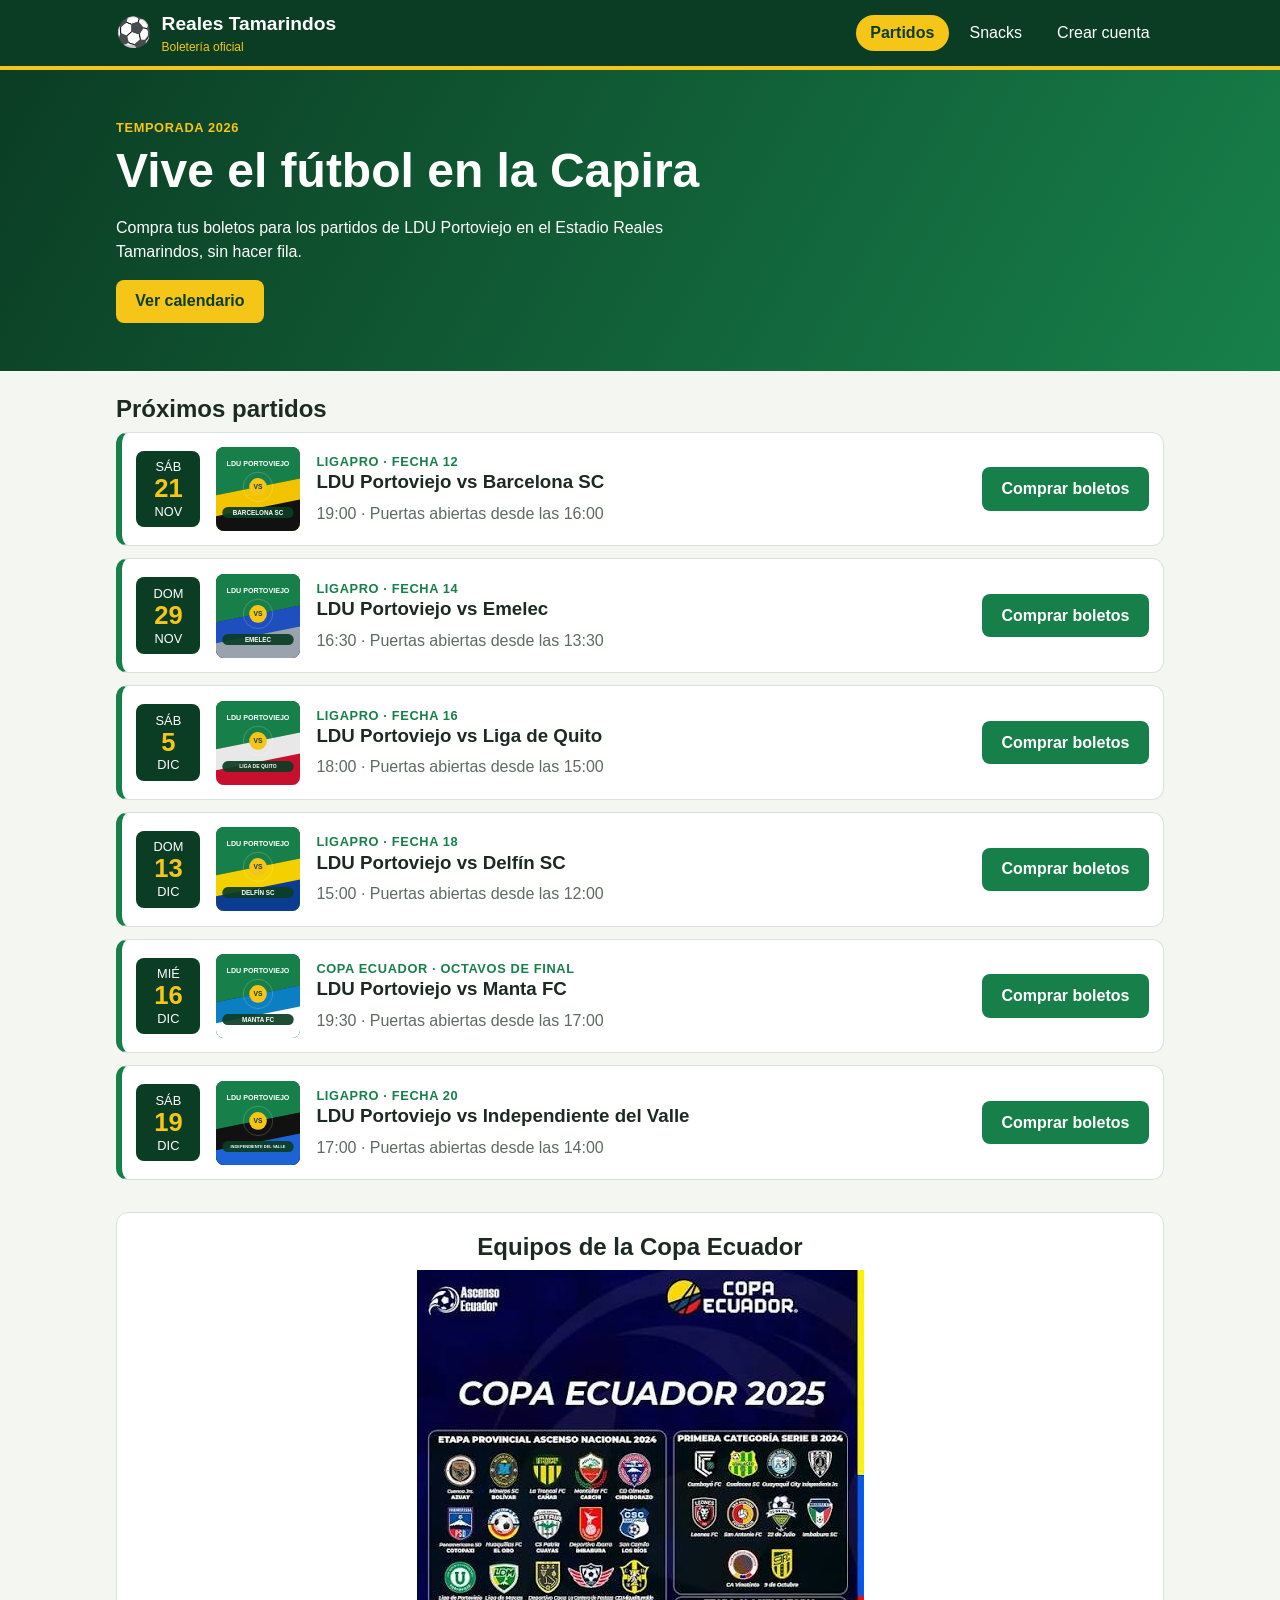
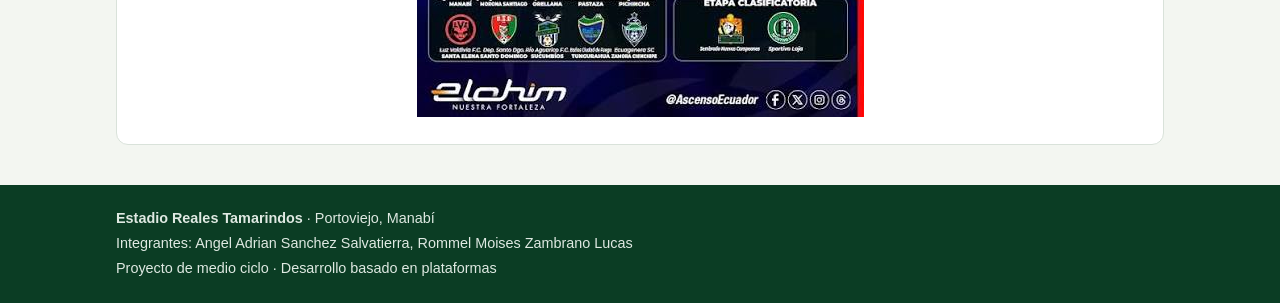
==== index.html @ c6321b5e "Add files via upload" ====
<!DOCTYPE html>
<html lang="es">
<head>
  <meta charset="UTF-8">
  <meta name="viewport" content="width=device-width, initial-scale=1.0">
  <title>Partidos | Estadio Reales Tamarindos</title>
  <link rel="stylesheet" href="css/estadio.css">
</head>
<body>
  <header class="barra">
    <div class="contenedor barra-contenido">
      <a class="marca" href="index.html">
        <span class="marca-balon" aria-hidden="true">⚽</span>
        <span>Reales Tamarindos <small>Boletería oficial</small></span>
      </a>
      <nav class="menu" aria-label="Navegación principal">
        <a href="index.html" class="activo" aria-current="page">Partidos</a>
        <a href="snacks.html">Snacks</a>
        <a href="registro.html">Crear cuenta</a>
      </nav>
    </div>
  </header>

  <section class="portada">
    <div class="contenedor">
      <p class="etiqueta etiqueta-clara">Temporada 2026</p>
      <h1>Vive el fútbol en la Capira</h1>
      <p>Compra tus boletos para los partidos de LDU Portoviejo en el Estadio Reales Tamarindos, sin hacer fila.</p>
      <a class="boton boton-amarillo" href="#calendario">Ver calendario</a>
    </div>
  </section>

  <main class="contenedor">
    <section id="calendario">
      <h2>Próximos partidos</h2>
      <div class="lista-partidos">
        <article class="partido">
          <div class="partido-fecha">
            <span>SÁB</span>
            <strong>21</strong>
            <span>NOV</span>
          </div>
          <img src="img/afiche1.svg" width="120" height="120" alt="Afiche de LDU Portoviejo contra Barcelona SC">
          <div class="partido-info">
            <p class="etiqueta">LigaPro · Fecha 12</p>
            <h3>LDU Portoviejo vs Barcelona SC</h3>
            <p>19:00 · Puertas abiertas desde las 16:00</p>
          </div>
          <a class="boton" href="boletos1.html">Comprar boletos</a>
        </article>
        <article class="partido">
          <div class="partido-fecha">
            <span>DOM</span>
            <strong>29</strong>
            <span>NOV</span>
          </div>
          <img src="img/afiche2.svg" width="120" height="120" alt="Afiche de LDU Portoviejo contra Emelec">
          <div class="partido-info">
            <p class="etiqueta">LigaPro · Fecha 14</p>
            <h3>LDU Portoviejo vs Emelec</h3>
            <p>16:30 · Puertas abiertas desde las 13:30</p>
          </div>
          <a class="boton" href="boletos2.html">Comprar boletos</a>
        </article>
        <article class="partido">
          <div class="partido-fecha">
            <span>SÁB</span>
            <strong>5</strong>
            <span>DIC</span>
          </div>
          <img src="img/afiche3.svg" width="120" height="120" alt="Afiche de LDU Portoviejo contra Liga de Quito">
          <div class="partido-info">
            <p class="etiqueta">LigaPro · Fecha 16</p>
            <h3>LDU Portoviejo vs Liga de Quito</h3>
            <p>18:00 · Puertas abiertas desde las 15:00</p>
          </div>
          <a class="boton" href="boletos3.html">Comprar boletos</a>
        </article>
        <article class="partido">
          <div class="partido-fecha">
            <span>DOM</span>
            <strong>13</strong>
            <span>DIC</span>
          </div>
          <img src="img/afiche4.svg" width="120" height="120" alt="Afiche de LDU Portoviejo contra Delfín SC">
          <div class="partido-info">
            <p class="etiqueta">LigaPro · Fecha 18</p>
            <h3>LDU Portoviejo vs Delfín SC</h3>
            <p>15:00 · Puertas abiertas desde las 12:00</p>
          </div>
          <a class="boton" href="boletos4.html">Comprar boletos</a>
        </article>
        <article class="partido">
          <div class="partido-fecha">
            <span>MIÉ</span>
            <strong>16</strong>
            <span>DIC</span>
          </div>
          <img src="img/afiche5.svg" width="120" height="120" alt="Afiche de LDU Portoviejo contra Manta FC">
          <div class="partido-info">
            <p class="etiqueta">Copa Ecuador · Octavos de final</p>
            <h3>LDU Portoviejo vs Manta FC</h3>
            <p>19:30 · Puertas abiertas desde las 17:00</p>
          </div>
          <a class="boton" href="boletos5.html">Comprar boletos</a>
        </article>
        <article class="partido">
          <div class="partido-fecha">
            <span>SÁB</span>
            <strong>19</strong>
            <span>DIC</span>
          </div>
          <img src="img/afiche6.svg" width="120" height="120" alt="Afiche de LDU Portoviejo contra Independiente del Valle">
          <div class="partido-info">
            <p class="etiqueta">LigaPro · Fecha 20</p>
            <h3>LDU Portoviejo vs Independiente del Valle</h3>
            <p>17:00 · Puertas abiertas desde las 14:00</p>
          </div>
          <a class="boton" href="boletos6.html">Comprar boletos</a>
        </article>
      </div>
    </section>

    <section class="panel equipos">
      <h2>Equipos de la Copa Ecuador</h2>
      <img src="img/copa-ecuador.png" width="447" height="447" alt="Equipos participantes de la Copa Ecuador 2025">
    </section>
  </main>

  <footer class="pie">
    <div class="contenedor">
      <p><strong>Estadio Reales Tamarindos</strong> · Portoviejo, Manabí</p>
      <p>Integrantes: Angel Adrian Sanchez Salvatierra, Rommel Moises Zambrano Lucas</p>
      <p>Proyecto de medio ciclo · Desarrollo basado en plataformas</p>
    </div>
  </footer>
</body>
</html>
---- css/estadio.css ----
/* Boletería Estadio Reales Tamarindos */

:root {
  --verde-oscuro: #0b3d24;
  --verde: #17804a;
  --amarillo: #f5c518;
  --fondo: #f3f6f1;
  --texto: #1c2a22;
  --gris: #5d6b63;
  --borde: #d9e2da;
  --rojo: #b3261e;
}

* {
  box-sizing: border-box;
}

body {
  margin: 0;
  font-family: "Segoe UI", Arial, Helvetica, sans-serif;
  line-height: 1.5;
  color: var(--texto);
  background-color: var(--fondo);
}

img {
  max-width: 100%;
  height: auto;
}

h1,
h2,
h3 {
  line-height: 1.2;
  margin: 0 0 0.5rem 0;
}

.contenedor {
  width: 100%;
  max-width: 1080px;
  margin: 0 auto;
  padding: 0 1rem;
}

main.contenedor {
  padding-top: 1.5rem;
  padding-bottom: 2.5rem;
}

.contenedor-angosto {
  max-width: 720px;
}

.oculto {
  position: absolute;
  left: -9999px;
}

/* ---------- Barra superior ---------- */

.barra {
  position: sticky;
  top: 0;
  z-index: 10;
  background-color: var(--verde-oscuro);
  border-bottom: 4px solid var(--amarillo);
}

.barra-contenido {
  display: flex;
  flex-wrap: wrap;
  align-items: center;
  justify-content: space-between;
  gap: 0.5rem 1rem;
  padding-top: 0.6rem;
  padding-bottom: 0.6rem;
}

.marca {
  display: flex;
  align-items: center;
  gap: 0.6rem;
  color: #ffffff;
  font-size: 1.2rem;
  font-weight: bold;
  text-decoration: none;
}

.marca small {
  display: block;
  font-size: 0.75rem;
  font-weight: normal;
  color: var(--amarillo);
}

.marca-balon {
  font-size: 1.8rem;
}

.menu {
  display: flex;
  flex-wrap: wrap;
  gap: 0.4rem;
}

.menu a {
  color: #ffffff;
  text-decoration: none;
  padding: 0.4rem 0.9rem;
  border-radius: 999px;
}

.menu a:hover,
.menu a:focus {
  background-color: var(--verde);
}

.menu a.activo {
  background-color: var(--amarillo);
  color: var(--verde-oscuro);
  font-weight: bold;
}

/* ---------- Portada ---------- */

.portada {
  background: linear-gradient(120deg, var(--verde-oscuro), var(--verde));
  color: #ffffff;
  padding: 3rem 0;
}

.portada h1 {
  font-size: 2.4rem;
}

.portada p {
  max-width: 560px;
}

/* ---------- Elementos comunes ---------- */

.etiqueta {
  margin: 0 0 0.3rem 0;
  font-size: 0.8rem;
  font-weight: bold;
  letter-spacing: 0.05em;
  text-transform: uppercase;
  color: var(--verde);
}

.etiqueta-clara {
  color: var(--amarillo);
}

.boton {
  display: inline-block;
  padding: 0.6rem 1.2rem;
  border: 0;
  border-radius: 8px;
  background-color: var(--verde);
  color: #ffffff;
  font-family: inherit;
  font-size: 1rem;
  font-weight: bold;
  text-align: center;
  text-decoration: none;
  cursor: pointer;
}

.boton:hover,
.boton:focus {
  background-color: var(--verde-oscuro);
}

.boton-amarillo {
  background-color: var(--amarillo);
  color: var(--verde-oscuro);
}

.boton-amarillo:hover,
.boton-amarillo:focus {
  background-color: #ffffff;
}

.boton-claro {
  background-color: #ffffff;
  color: var(--verde-oscuro);
  border: 1px solid var(--borde);
}

.boton-claro:hover,
.boton-claro:focus {
  background-color: var(--fondo);
}

.boton-ancho {
  width: 100%;
}

.panel {
  background-color: #ffffff;
  border: 1px solid var(--borde);
  border-radius: 12px;
  padding: 1.25rem;
}

.aviso {
  color: var(--gris);
  min-height: 1.5em;
}

.aviso-bien {
  color: var(--verde);
  font-weight: bold;
}

.aviso-mal {
  color: var(--rojo);
  font-weight: bold;
}

.total {
  font-size: 1.2rem;
  font-weight: bold;
  border-top: 1px dashed var(--borde);
  padding-top: 0.75rem;
}

.total output {
  color: var(--verde);
}

.dos-columnas {
  display: grid;
  gap: 1.25rem;
  align-items: start;
}

/* ---------- Lista de partidos ---------- */

.lista-partidos {
  display: grid;
  gap: 0.75rem;
}

.partido {
  display: grid;
  grid-template-columns: auto 1fr;
  gap: 0.75rem 1rem;
  align-items: center;
  background-color: #ffffff;
  border: 1px solid var(--borde);
  border-left: 6px solid var(--verde);
  border-radius: 12px;
  padding: 0.9rem;
}

.partido > img {
  display: none;
  border-radius: 8px;
}

.partido-fecha {
  display: flex;
  flex-direction: column;
  align-items: center;
  min-width: 64px;
  padding: 0.4rem;
  border-radius: 8px;
  background-color: var(--verde-oscuro);
  color: #ffffff;
  font-size: 0.8rem;
}

.partido-fecha strong {
  font-size: 1.6rem;
  line-height: 1;
  color: var(--amarillo);
}

.partido-info p {
  margin: 0;
  color: var(--gris);
}

.partido-info .etiqueta {
  color: var(--verde);
}

.partido .boton {
  grid-column: 1 / -1;
}

.equipos {
  margin-top: 2rem;
  text-align: center;
}

/* ---------- Página de boletos ---------- */

.volver {
  color: var(--verde);
  font-weight: bold;
  text-decoration: none;
}

.ficha {
  display: grid;
  gap: 1.25rem;
  margin-bottom: 1.25rem;
}

.ficha img {
  border-radius: 12px;
}

.datos {
  list-style: none;
  display: grid;
  grid-template-columns: repeat(2, 1fr);
  gap: 0.5rem;
  padding: 0;
}

.datos li {
  background-color: #ffffff;
  border: 1px solid var(--borde);
  border-radius: 8px;
  padding: 0.5rem 0.75rem;
}

.datos span {
  display: block;
  font-size: 0.75rem;
  text-transform: uppercase;
  color: var(--gris);
}

.chips {
  display: flex;
  flex-wrap: wrap;
  gap: 0.4rem;
}

.chip {
  padding: 0.35rem 0.8rem;
  border: 1px solid var(--verde);
  border-radius: 999px;
  background-color: #ffffff;
  color: var(--verde-oscuro);
  font-family: inherit;
  font-size: 0.9rem;
  cursor: pointer;
}

.chip-activo {
  background-color: var(--verde);
  color: #ffffff;
}

.tabla-caja {
  overflow-x: auto;
}

table {
  width: 100%;
  border-collapse: collapse;
}

th,
td {
  padding: 0.6rem;
  text-align: left;
  border-bottom: 1px solid var(--borde);
}

thead th {
  background-color: var(--verde-oscuro);
  color: #ffffff;
}

tbody tr:nth-child(even) {
  background-color: var(--fondo);
}

/* ---------- Formularios ---------- */

.campo {
  margin-bottom: 0.9rem;
}

label {
  display: block;
  font-weight: bold;
  margin-bottom: 0.2rem;
}

input,
select {
  width: 100%;
  padding: 0.5rem 0.6rem;
  border: 1px solid #9fb0a5;
  border-radius: 8px;
  font-family: inherit;
  font-size: 1rem;
  background-color: #ffffff;
}

input:focus,
select:focus,
.chip:focus,
.boton:focus {
  outline: 3px solid var(--amarillo);
  outline-offset: 1px;
}

.formulario input,
.formulario select {
  margin-bottom: 0.9rem;
}

.formulario input[type="checkbox"] {
  width: auto;
  margin-bottom: 0;
}

.en-linea {
  display: inline;
  font-weight: normal;
}

.con-fallo {
  border: 2px solid var(--rojo);
}

/* ---------- Snacks ---------- */

.snacks {
  display: grid;
  grid-template-columns: repeat(2, 1fr);
  gap: 1rem;
}

.snack {
  display: flex;
  flex-direction: column;
  background-color: #ffffff;
  border: 1px solid var(--borde);
  border-radius: 12px;
  overflow: hidden;
}

.snack img {
  width: 100%;
  aspect-ratio: 4 / 3;
  object-fit: contain;
  background-color: #ffffff;
  border-bottom: 1px solid var(--borde);
}

.snack-cuerpo {
  display: flex;
  flex-direction: column;
  flex: 1;
  padding: 0.9rem;
}

.snack-cuerpo p {
  margin: 0 0 0.75rem 0;
  color: var(--gris);
  flex: 1;
}

.snack-cuerpo select {
  margin-bottom: 0.6rem;
}

.precio {
  align-self: flex-start;
  margin-bottom: 0.4rem;
  padding: 0.1rem 0.6rem;
  border-radius: 999px;
  background-color: var(--amarillo);
  color: var(--verde-oscuro);
  font-weight: bold;
}

#pedido-lista {
  list-style: none;
  padding: 0;
  margin: 0;
}

#pedido-lista li {
  display: flex;
  justify-content: space-between;
  align-items: center;
  gap: 0.5rem;
  padding: 0.4rem 0;
  border-bottom: 1px solid var(--borde);
}

.quitar {
  border: 0;
  background: none;
  color: var(--rojo);
  font-family: inherit;
  font-size: 0.9rem;
  text-decoration: underline;
  cursor: pointer;
}

/* ---------- Pie ---------- */

.pie {
  background-color: var(--verde-oscuro);
  color: #dfe9e2;
  padding: 1.25rem 0;
  font-size: 0.9rem;
}

.pie p {
  margin: 0.2rem 0;
}

/* ---------- Pantallas medianas y grandes ---------- */

@media (min-width: 640px) {
  .partido {
    grid-template-columns: auto auto 1fr auto;
  }

  .partido > img {
    display: block;
    width: 84px;
  }

  .partido .boton {
    grid-column: auto;
  }

  .ficha {
    grid-template-columns: 260px 1fr;
  }
}

@media (min-width: 900px) {
  .dos-columnas {
    grid-template-columns: 1fr 320px;
  }

  .compra,
  .pedido {
    position: sticky;
    top: 5.5rem;
  }

  .portada h1 {
    font-size: 3rem;
  }
}
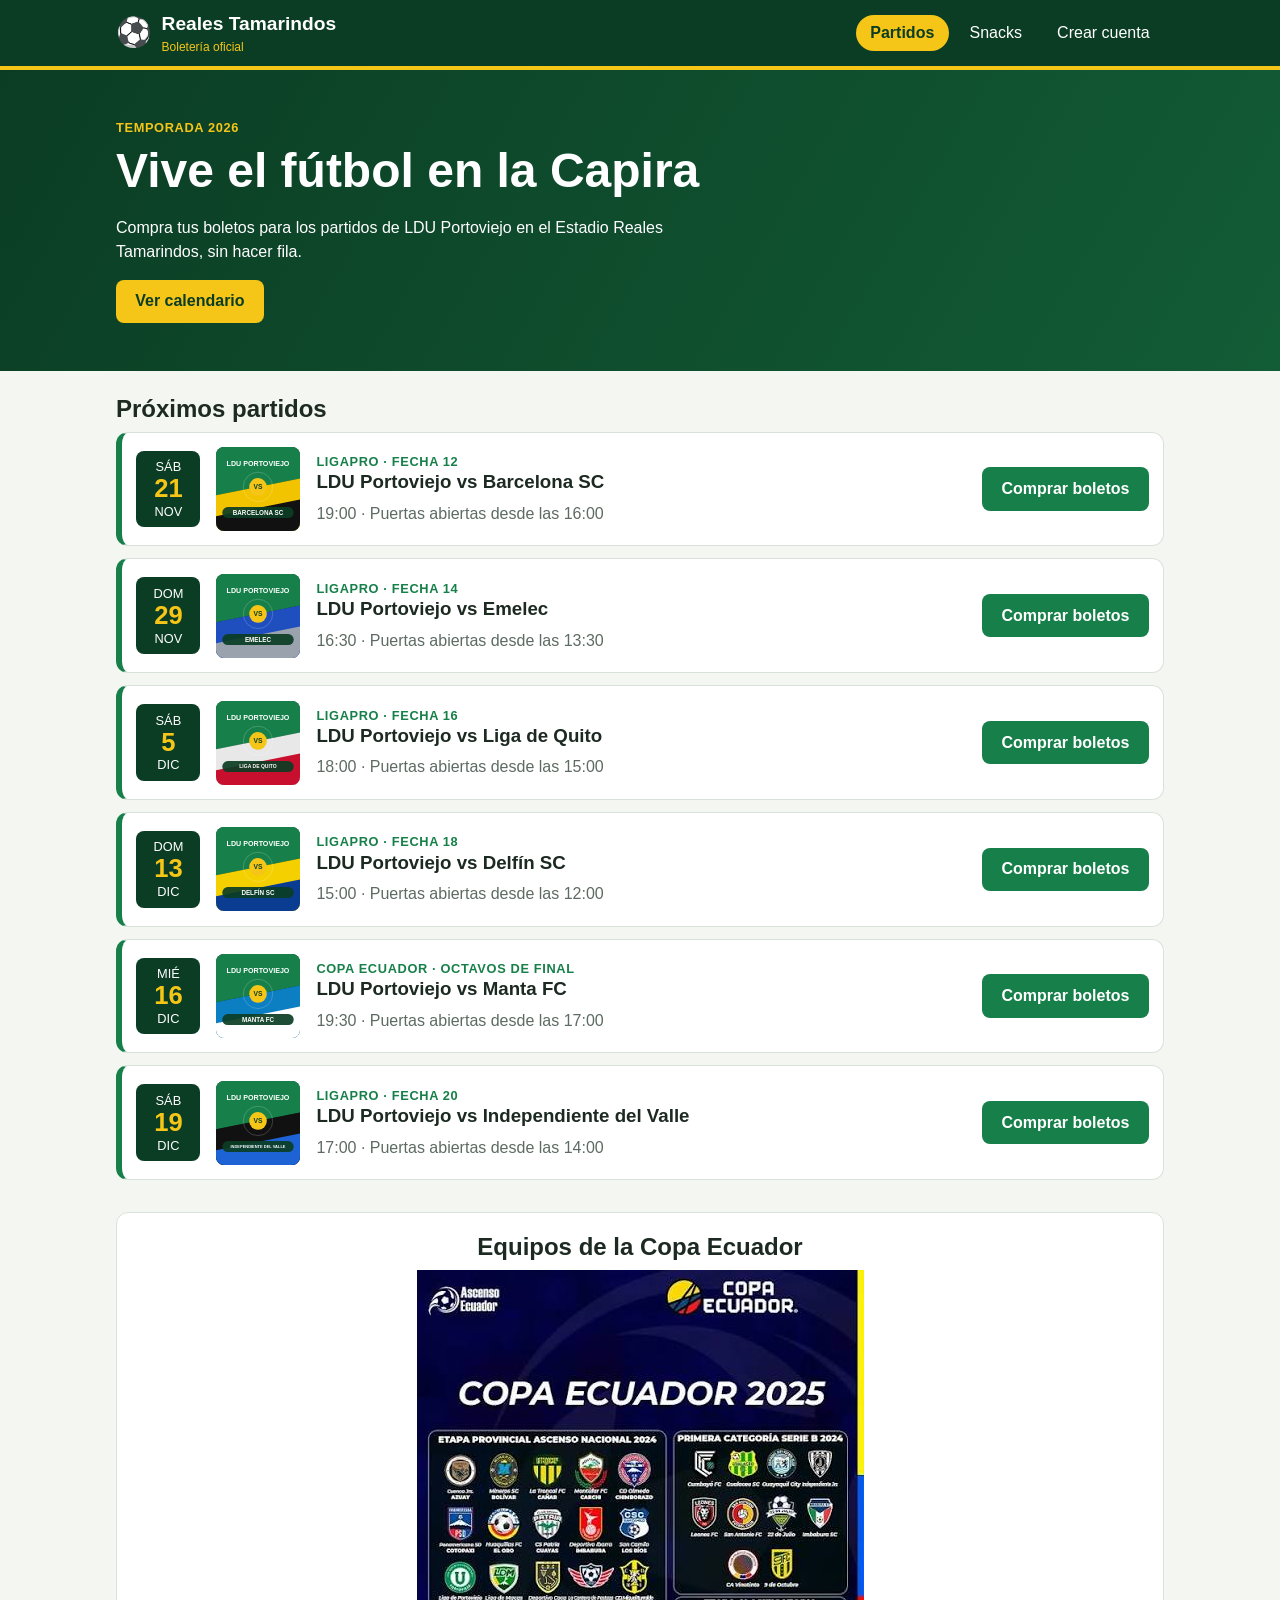
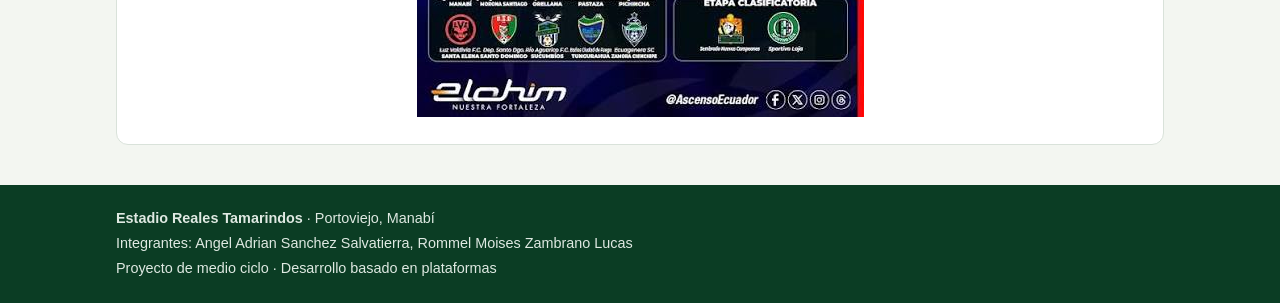
==== commit 3757469c: "Add files via upload" ====
--- a/index.html
+++ b/index.html
@@ -7,6 +7,8 @@
   <link rel="stylesheet" href="css/estadio.css">
 </head>
 <body>
+  <a class="saltar" href="#contenido">Saltar al contenido</a>
+
   <header class="barra">
     <div class="contenedor barra-contenido">
       <a class="marca" href="index.html">
@@ -21,16 +23,17 @@
     </div>
   </header>
 
-  <section class="portada">
-    <div class="contenedor">
+  <main id="contenido">
+    <section class="portada">
+      <div class="contenedor">
       <p class="etiqueta etiqueta-clara">Temporada 2026</p>
       <h1>Vive el fútbol en la Capira</h1>
       <p>Compra tus boletos para los partidos de LDU Portoviejo en el Estadio Reales Tamarindos, sin hacer fila.</p>
       <a class="boton boton-amarillo" href="#calendario">Ver calendario</a>
-    </div>
-  </section>
+      </div>
+    </section>
 
-  <main class="contenedor">
+    <div class="contenedor cuerpo">
     <section id="calendario">
       <h2>Próximos partidos</h2>
       <div class="lista-partidos">
@@ -125,6 +128,7 @@
       <h2>Equipos de la Copa Ecuador</h2>
       <img src="img/copa-ecuador.png" width="447" height="447" alt="Equipos participantes de la Copa Ecuador 2025">
     </section>
+    </div>
   </main>
 
   <footer class="pie">
--- a/css/estadio.css
+++ b/css/estadio.css
@@ -35,6 +35,24 @@
   margin: 0 0 0.5rem 0;
 }
 
+h1 {
+  font-size: 2rem;
+}
+
+h2 {
+  font-size: 1.5rem;
+}
+
+h3,
+.snack h2 {
+  font-size: 1.17rem;
+}
+
+main[id],
+section[id] {
+  scroll-margin-top: 5.5rem;
+}
+
 .contenedor {
   width: 100%;
   max-width: 1080px;
@@ -42,7 +60,8 @@
   padding: 0 1rem;
 }
 
-main.contenedor {
+main.contenedor,
+.cuerpo {
   padding-top: 1.5rem;
   padding-bottom: 2.5rem;
 }
@@ -54,6 +73,22 @@
 .oculto {
   position: absolute;
   left: -9999px;
+}
+
+/* Enlace para saltar el menú: solo se ve al recibir el foco del teclado */
+.saltar {
+  position: absolute;
+  left: -9999px;
+  z-index: 20;
+  padding: 0.6rem 1rem;
+  background-color: var(--amarillo);
+  color: var(--verde-oscuro);
+  font-weight: bold;
+}
+
+.saltar:focus {
+  left: 0;
+  top: 0;
 }
 
 /* ---------- Barra superior ---------- */
@@ -124,7 +159,7 @@
 /* ---------- Portada ---------- */
 
 .portada {
-  background: linear-gradient(120deg, var(--verde-oscuro), var(--verde));
+  background: linear-gradient(120deg, var(--verde-oscuro), #125c36);
   color: #ffffff;
   padding: 3rem 0;
 }
@@ -399,7 +434,7 @@
 select {
   width: 100%;
   padding: 0.5rem 0.6rem;
-  border: 1px solid #9fb0a5;
+  border: 1px solid #6b7f72;
   border-radius: 8px;
   font-family: inherit;
   font-size: 1rem;
